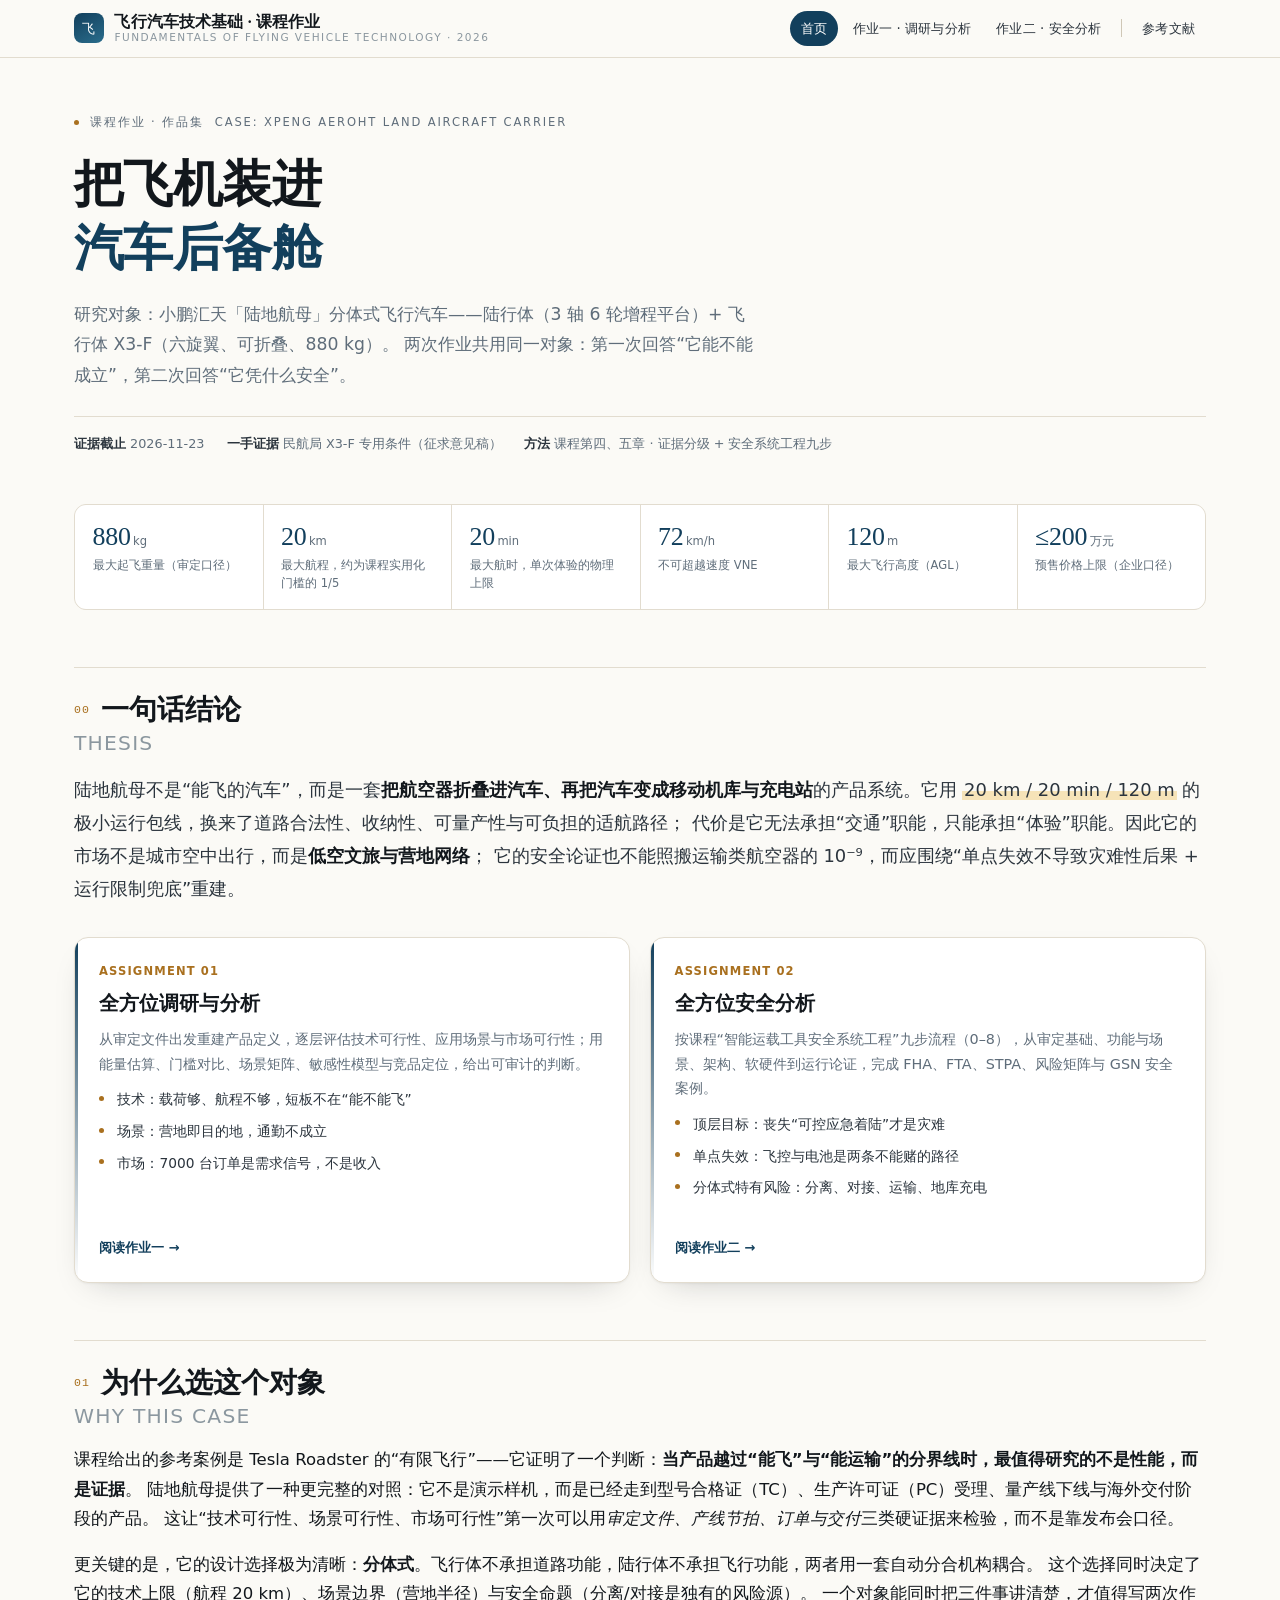
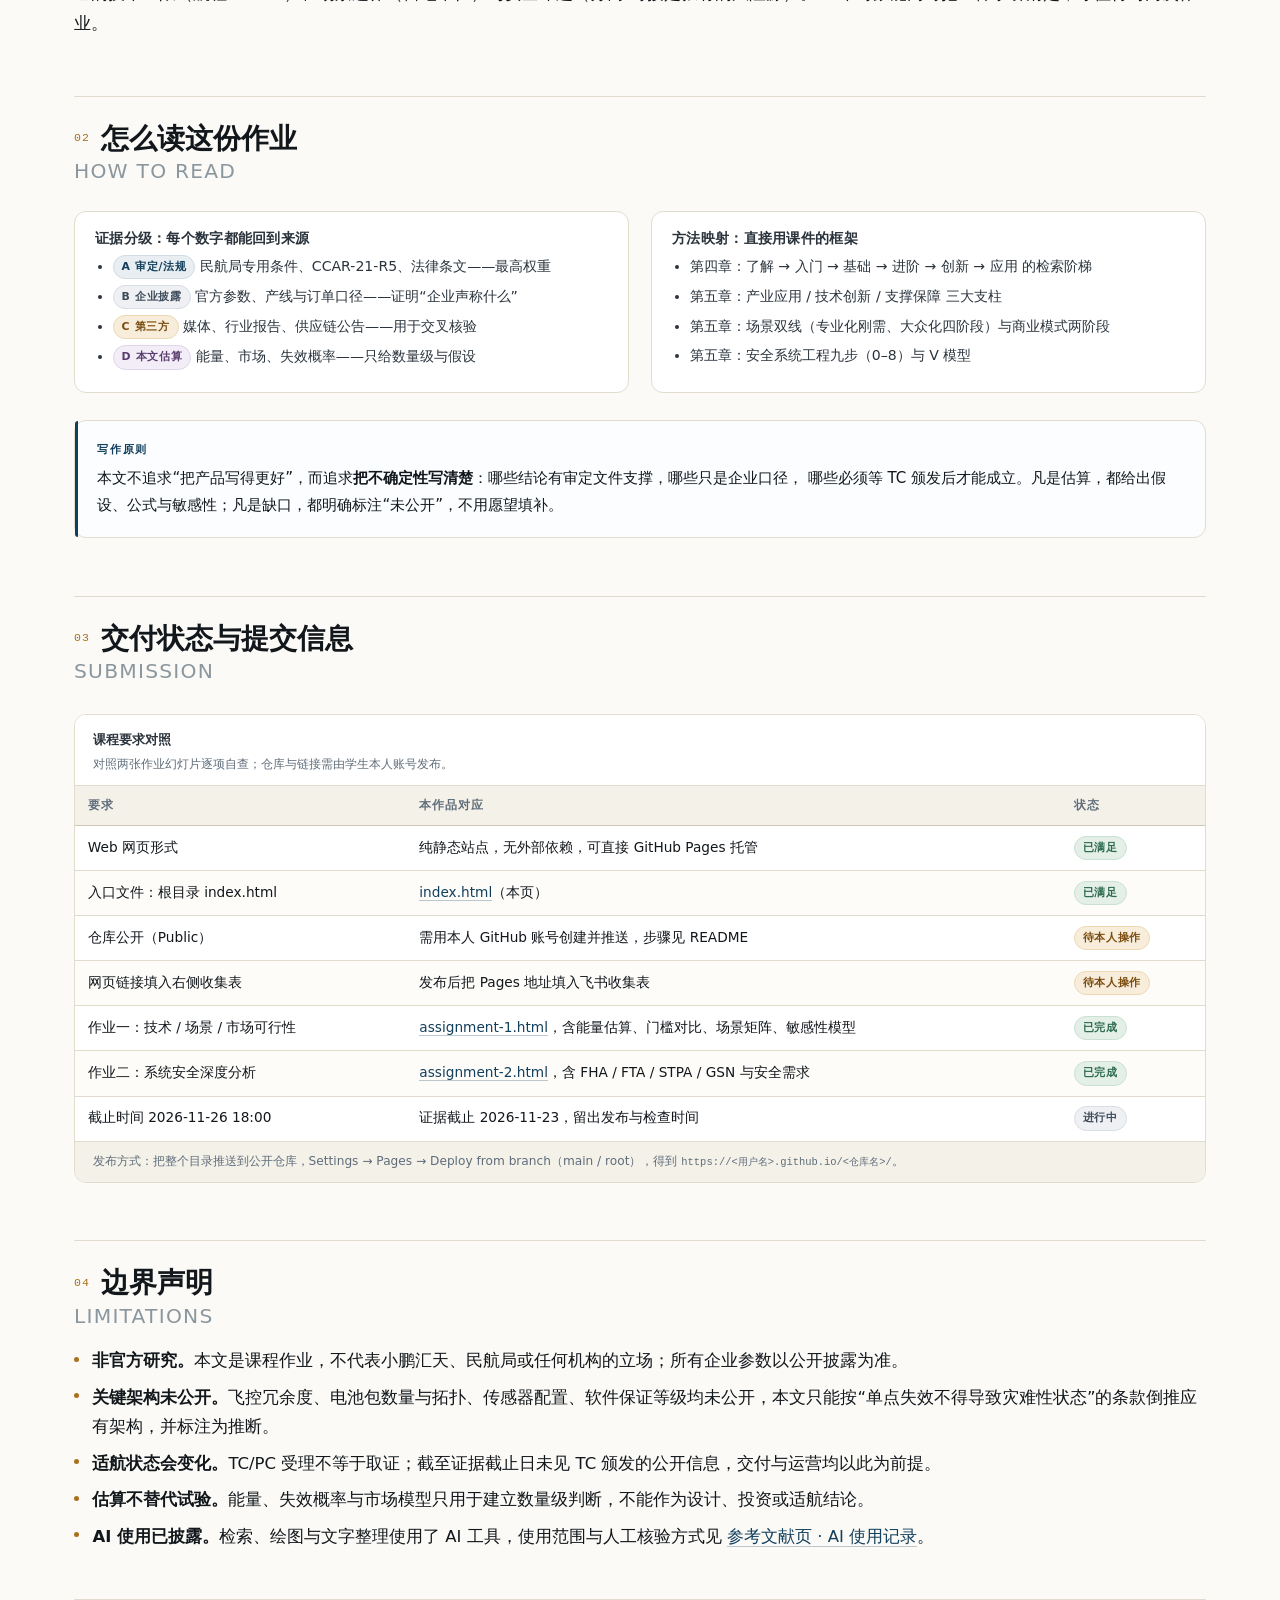
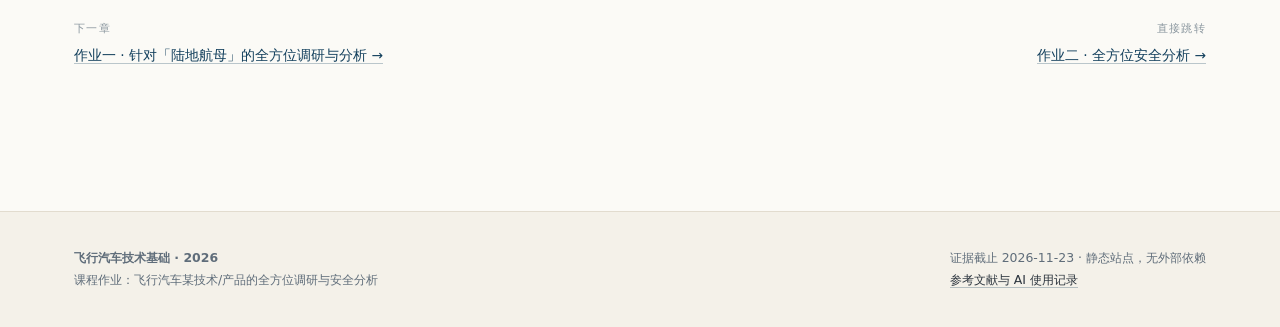
==== index.html @ 6d814ea2 "Add files via upload" ====
﻿<!DOCTYPE html>
<html lang="zh-CN">
<head>
<meta charset="utf-8">
<meta name="viewport" content="width=device-width, initial-scale=1">
<title>把飞机装进后备舱 · 小鹏汇天「陆地航母」调研与安全分析 | 飞行汽车技术基础 2026</title>
<meta name="description" content="飞行汽车技术基础课程两次作业：小鹏汇天分体式飞行汽车「陆地航母」（X3-F 飞行体）的全方位调研、技术/场景/市场可行性分析与系统安全分析。">
<meta name="author" content="吉林大学 · 飞行汽车技术基础课程作业">
<meta property="og:title" content="把飞机装进后备舱 · 小鹏汇天「陆地航母」调研与安全分析">
<meta property="og:description" content="以审定文件为一手证据，拆解分体式飞行汽车的技术可行性、场景边界、市场结构与安全论证。"">
<meta property="og:type" content="website">
<link rel="icon" href="data:image/svg+xml,%3Csvg xmlns=%22http://www.w3.org/2000/svg%22 viewBox=%220 0 32 32%22%3E%3Crect width=%2232%22 height=%2232%22 rx=%228%22 fill=%22%23123f5c%22/%3E%3Ctext x=%2216%22 y=%2222%22 font-size=%2216%22 fill=%22%23fff%22 text-anchor=%22middle%22 font-family=%22serif%22%3E%E9%A3%9E%3C/text%3E%3C/svg%3E">
<link rel="stylesheet" href="assets/css/site.css">
</head>
<body>
<a class="skip" href="#main">跳到正文</a>
<div class="progress" aria-hidden="true"></div>

<header class="site-header">
  <div class="bar">
    <a class="brand" href="index.html">
      <span class="mark" aria-hidden="true">飞</span>
      <span>
        <b>飞行汽车技术基础 · 课程作业</b>
        <small>Fundamentals of Flying Vehicle Technology · 2026</small>
      </span>
    </a>
    <nav class="site-nav" aria-label="主导航">
      <a href="index.html" aria-current="page">首页</a>
      <a href="assignment-1.html">作业一 · 调研与分析</a>
      <a href="assignment-2.html">作业二 · 安全分析</a>
      <span class="sep" aria-hidden="true"></span>
      <a href="references.html">参考文献</a>
    </nav>
  </div>
</header>

<main id="main">
  <div class="wrap">

    <section class="hero">
      <div class="eyebrow">
        <span class="dot"></span><span>课程作业 · 作品集</span>
        <span>Case: XPENG AeroHT Land Aircraft Carrier</span>
      </div>
      <h1>把飞机装进<br><em>汽车后备舱</em></h1>
      <p class="subtitle">
        研究对象：小鹏汇天「陆地航母」分体式飞行汽车——陆行体（3 轴 6 轮增程平台）+ 飞行体 X3-F（六旋翼、可折叠、880 kg）。
        两次作业共用同一对象：第一次回答“它能不能成立”，第二次回答“它凭什么安全”。
      </p>
      <div class="hero-meta">
        <span><b>证据截止</b> 2026-11-23</span>
        <span><b>一手证据</b> 民航局 X3-F 专用条件（征求意见稿）</span>
        <span><b>方法</b> 课程第四、五章 · 证据分级 + 安全系统工程九步</span>
      </div>
    </section>

    <div class="kpis" role="list" aria-label="关键参数">
      <div class="kpi" role="listitem"><div class="v">880<small>kg</small></div><div class="k">最大起飞重量（审定口径）</div></div>
      <div class="kpi" role="listitem"><div class="v">20<small>km</small></div><div class="k">最大航程，约为课程实用化门槛的 1/5</div></div>
      <div class="kpi" role="listitem"><div class="v">20<small>min</small></div><div class="k">最大航时，单次体验的物理上限</div></div>
      <div class="kpi" role="listitem"><div class="v">72<small>km/h</small></div><div class="k">不可超越速度 VNE</div></div>
      <div class="kpi" role="listitem"><div class="v">120<small>m</small></div><div class="k">最大飞行高度（AGL）</div></div>
      <div class="kpi" role="listitem"><div class="v">≤200<small>万元</small></div><div class="k">预售价格上限（企业口径）</div></div>
    </div>

    <h2 id="thesis"><span class="num">00</span>一句话结论<span class="en">Thesis</span></h2>
    <p class="lead">
      陆地航母不是“能飞的汽车”，而是一套<strong>把航空器折叠进汽车、再把汽车变成移动机库与充电站</strong>的产品系统。它用
      <span class="hl">20 km / 20 min / 120 m</span> 的极小运行包线，换来了道路合法性、收纳性、可量产性与可负担的适航路径；
      代价是它无法承担“交通”职能，只能承担“体验”职能。因此它的市场不是城市空中出行，而是<strong>低空文旅与营地网络</strong>；
      它的安全论证也不能照搬运输类航空器的 10⁻⁹，而应围绕“单点失效不导致灾难性后果 + 运行限制兜底”重建。
    </p>

    <div class="cards">
      <article class="card">
        <div class="meta">Assignment 01</div>
        <h3>全方位调研与分析</h3>
        <p>从审定文件出发重建产品定义，逐层评估技术可行性、应用场景与市场可行性；用能量估算、门槛对比、场景矩阵、敏感性模型与竞品定位，给出可审计的判断。</p>
        <ul class="clean" style="font-size:.86rem;color:var(--ink-2);margin:.2rem 0 .4rem">
          <li>技术：载荷够、航程不够，短板不在“能不能飞”</li>
          <li>场景：营地即目的地，通勤不成立</li>
          <li>市场：7000 台订单是需求信号，不是收入</li>
        </ul>
        <a class="stretch" href="assignment-1.html" aria-label="阅读作业一：全方位调研与分析"></a>
        <span class="go">阅读作业一 →</span>
      </article>

      <article class="card">
        <div class="meta">Assignment 02</div>
        <h3>全方位安全分析</h3>
        <p>按课程“智能运载工具安全系统工程”九步流程（0–8），从审定基础、功能与场景、架构、软硬件到运行论证，完成 FHA、FTA、STPA、风险矩阵与 GSN 安全案例。</p>
        <ul class="clean" style="font-size:.86rem;color:var(--ink-2);margin:.2rem 0 .4rem">
          <li>顶层目标：丧失“可控应急着陆”才是灾难</li>
          <li>单点失效：飞控与电池是两条不能赌的路径</li>
          <li>分体式特有风险：分离、对接、运输、地库充电</li>
        </ul>
        <a class="stretch" href="assignment-2.html" aria-label="阅读作业二：全方位安全分析"></a>
        <span class="go">阅读作业二 →</span>
      </article>
    </div>

    <h2 id="object"><span class="num">01</span>为什么选这个对象<span class="en">Why this case</span></h2>
    <p>
      课程给出的参考案例是 Tesla Roadster 的“有限飞行”——它证明了一个判断：<strong>当产品越过“能飞”与“能运输”的分界线时，最值得研究的不是性能，而是证据</strong>。
      陆地航母提供了一种更完整的对照：它不是演示样机，而是已经走到型号合格证（TC）、生产许可证（PC）受理、量产线下线与海外交付阶段的产品。
      这让“技术可行性、场景可行性、市场可行性”第一次可以用<em>审定文件、产线节拍、订单与交付</em>三类硬证据来检验，而不是靠发布会口径。
    </p>
    <p>
      更关键的是，它的设计选择极为清晰：<strong>分体式</strong>。飞行体不承担道路功能，陆行体不承担飞行功能，两者用一套自动分合机构耦合。
      这个选择同时决定了它的技术上限（航程 20 km）、场景边界（营地半径）与安全命题（分离/对接是独有的风险源）。
      一个对象能同时把三件事讲清楚，才值得写两次作业。
    </p>

    <h2 id="how"><span class="num">02</span>怎么读这份作业<span class="en">How to read</span></h2>
    <div class="grid2">
      <div class="panel">
        <h4>证据分级：每个数字都能回到来源</h4>
        <ul>
          <li><span class="tag a">A 审定/法规</span> 民航局专用条件、CCAR-21-R5、法律条文——最高权重</li>
          <li><span class="tag b">B 企业披露</span> 官方参数、产线与订单口径——证明“企业声称什么”</li>
          <li><span class="tag c">C 第三方</span> 媒体、行业报告、供应链公告——用于交叉核验</li>
          <li><span class="tag d">D 本文估算</span> 能量、市场、失效概率——只给数量级与假设</li>
        </ul>
      </div>
      <div class="panel">
        <h4>方法映射：直接用课件的框架</h4>
        <ul>
          <li>第四章：了解 → 入门 → 基础 → 进阶 → 创新 → 应用 的检索阶梯</li>
          <li>第五章：产业应用 / 技术创新 / 支撑保障 三大支柱</li>
          <li>第五章：场景双线（专业化刚需、大众化四阶段）与商业模式两阶段</li>
          <li>第五章：安全系统工程九步（0–8）与 V 模型</li>
        </ul>
      </div>
    </div>

    <div class="callout insight">
      <div class="ct">写作原则</div>
      <p>
        本文不追求“把产品写得更好”，而追求<strong>把不确定性写清楚</strong>：哪些结论有审定文件支撑，哪些只是企业口径，
        哪些必须等 TC 颁发后才能成立。凡是估算，都给出假设、公式与敏感性；凡是缺口，都明确标注“未公开”，不用愿望填补。
      </p>
    </div>

    <h2 id="status"><span class="num">03</span>交付状态与提交信息<span class="en">Submission</span></h2>
    <div class="tablewrap">
      <div class="tscroll">
        <table class="data">
          <caption>课程要求对照<span>对照两张作业幻灯片逐项自查；仓库与链接需由学生本人账号发布。</span></caption>
          <thead><tr><th>要求</th><th>本作品对应</th><th>状态</th></tr></thead>
          <tbody>
            <tr><td>Web 网页形式</td><td>纯静态站点，无外部依赖，可直接 GitHub Pages 托管</td><td><span class="tag ok">已满足</span></td></tr>
            <tr><td>入口文件：根目录 index.html</td><td><a href="index.html">index.html</a>（本页）</td><td><span class="tag ok">已满足</span></td></tr>
            <tr><td>仓库公开（Public）</td><td>需用本人 GitHub 账号创建并推送，步骤见 README</td><td><span class="tag c">待本人操作</span></td></tr>
            <tr><td>网页链接填入右侧收集表</td><td>发布后把 Pages 地址填入飞书收集表</td><td><span class="tag c">待本人操作</span></td></tr>
            <tr><td>作业一：技术 / 场景 / 市场可行性</td><td><a href="assignment-1.html">assignment-1.html</a>，含能量估算、门槛对比、场景矩阵、敏感性模型</td><td><span class="tag ok">已完成</span></td></tr>
            <tr><td>作业二：系统安全深度分析</td><td><a href="assignment-2.html">assignment-2.html</a>，含 FHA / FTA / STPA / GSN 与安全需求</td><td><span class="tag ok">已完成</span></td></tr>
            <tr><td>截止时间 2026-11-26 18:00</td><td>证据截止 2026-11-23，留出发布与检查时间</td><td><span class="tag b">进行中</span></td></tr>
          </tbody>
        </table>
      </div>
      <div class="tnote">发布方式：把整个目录推送到公开仓库，Settings → Pages → Deploy from branch（main / root），得到 <span class="mono">https://&lt;用户名&gt;.github.io/&lt;仓库名&gt;/</span>。</div>
    </div>

    <h2 id="limits"><span class="num">04</span>边界声明<span class="en">Limitations</span></h2>
    <ul class="clean">
      <li><strong>非官方研究。</strong>本文是课程作业，不代表小鹏汇天、民航局或任何机构的立场；所有企业参数以公开披露为准。</li>
      <li><strong>关键架构未公开。</strong>飞控冗余度、电池包数量与拓扑、传感器配置、软件保证等级均未公开，本文只能按“单点失效不得导致灾难性状态”的条款倒推应有架构，并标注为推断。</li>
      <li><strong>适航状态会变化。</strong>TC/PC 受理不等于取证；截至证据截止日未见 TC 颁发的公开信息，交付与运营均以此为前提。</li>
      <li><strong>估算不替代试验。</strong>能量、失效概率与市场模型只用于建立数量级判断，不能作为设计、投资或适航结论。</li>
      <li><strong>AI 使用已披露。</strong>检索、绘图与文字整理使用了 AI 工具，使用范围与人工核验方式见 <a href="references.html#ai">参考文献页 · AI 使用记录</a>。</li>
    </ul>

    <div class="nextprev">
      <div class="np">
        <span>下一章</span>
        <a href="assignment-1.html">作业一 · 针对「陆地航母」的全方位调研与分析 →</a>
      </div>
      <div class="np next">
        <span>直接跳转</span>
        <a href="assignment-2.html">作业二 · 全方位安全分析 →</a>
      </div>
    </div>

  </div>
</main>

<footer class="site-footer">
  <div class="wrap">
    <div>
      <strong>飞行汽车技术基础 · 2026</strong><br>
      课程作业：飞行汽车某技术/产品的全方位调研与安全分析
    </div>
    <div>
      证据截止 2026-11-23 · 静态站点，无外部依赖<br>
      <a href="references.html">参考文献与 AI 使用记录</a>
    </div>
  </div>
</footer>

<script src="assets/js/site.js" defer></script>
</body>
</html>
---- assets/css/site.css ----
/* ==========================================================================
   Flying Vehicle Technology · Course Work 2026
   Site stylesheet — editorial, print-friendly, no external dependencies
   ========================================================================== */

:root{
  --paper:#fbfaf6;
  --paper-2:#f4f1e9;
  --card:#ffffff;
  --ink:#12171c;
  --ink-2:#2b343d;
  --muted:#5f6d7a;
  --faint:#8b979f;
  --line:#e2dccf;
  --line-2:#cfc7b6;
  --accent:#123f5c;
  --accent-soft:#e8eef2;
  --amber:#a9701f;
  --amber-soft:#f7edda;
  --ok:#2c6a4d;
  --ok-soft:#e4efe8;
  --warn:#9c3d1d;
  --warn-soft:#f8e6df;
  --serif:"Source Han Serif SC","Noto Serif SC","Songti SC","STSong","SimSun",Georgia,"Times New Roman",serif;
  --sans:"Inter","Segoe UI","PingFang SC","Hiragino Sans GB","Microsoft YaHei",system-ui,-apple-system,sans-serif;
  --mono:"JetBrains Mono","Cascadia Mono",Consolas,"Courier New",monospace;
  --shadow:0 1px 2px rgba(18,23,28,.04),0 12px 32px -18px rgba(18,23,28,.28);
  --radius:14px;
  --maxw:1180px;
}

*,*::before,*::after{box-sizing:border-box}
html{-webkit-text-size-adjust:100%;scroll-behavior:smooth}
@media (prefers-reduced-motion:reduce){html{scroll-behavior:auto}*{animation:none!important;transition:none!important}}
body{
  margin:0;background:var(--paper);color:var(--ink);
  font-family:var(--sans);font-size:16.5px;line-height:1.78;
  font-feature-settings:"palt" 1,"kern" 1;
  text-rendering:optimizeLegibility;
  -webkit-font-smoothing:antialiased;
}
img,svg{max-width:100%}
a{color:var(--accent);text-decoration:none;border-bottom:1px solid rgba(18,63,92,.28);transition:border-color .18s,color .18s}
a:hover{border-bottom-color:var(--accent);color:#0a2c42}
a:focus-visible,button:focus-visible,summary:focus-visible,input:focus-visible{outline:2px solid var(--amber);outline-offset:3px;border-radius:3px}
::selection{background:#f2dfb8;color:#171207}

.skip{position:absolute;left:-9999px;top:0;background:#fff;padding:.6rem 1rem;z-index:99}
.skip:focus{left:1rem;top:1rem}

/* ---------- header ---------- */
.progress{position:fixed;top:0;left:0;height:2px;width:0;background:linear-gradient(90deg,var(--accent),var(--amber));z-index:60;transition:width .1s linear}
.site-header{
  position:sticky;top:0;z-index:50;background:rgba(251,250,246,.88);
  backdrop-filter:saturate(1.4) blur(10px);border-bottom:1px solid var(--line);
}
.site-header .bar{
  max-width:var(--maxw);margin:0 auto;padding:.7rem 1.5rem;
  display:flex;align-items:center;gap:1.1rem;
}
.brand{display:flex;align-items:center;gap:.65rem;border:0;color:var(--ink);flex:0 0 auto}
.brand .mark{
  width:30px;height:30px;border-radius:8px;flex:0 0 auto;
  background:linear-gradient(150deg,var(--accent),#2a6d8c);
  display:grid;place-items:center;color:#fff;font-family:var(--serif);font-size:.82rem;letter-spacing:.02em;
}
.brand b{font-family:var(--serif);font-weight:600;font-size:.98rem;letter-spacing:.01em;display:block;line-height:1.25}
.brand small{display:block;font-size:.66rem;letter-spacing:.14em;text-transform:uppercase;color:var(--faint);line-height:1.3}
.site-nav{margin-left:auto;display:flex;align-items:center;gap:.2rem;flex-wrap:wrap}
.site-nav a{
  border:0;padding:.34rem .7rem;border-radius:999px;font-size:.83rem;color:var(--ink-2);
  letter-spacing:.01em;white-space:nowrap;
}
.site-nav a:hover{background:var(--paper-2)}
.site-nav a[aria-current="page"]{background:var(--accent);color:#fff}
.site-nav .sep{width:1px;height:18px;background:var(--line-2);margin:0 .35rem}

/* ---------- layout ---------- */
.wrap{max-width:var(--maxw);margin:0 auto;padding:0 1.5rem}
.layout{display:grid;grid-template-columns:minmax(0,1fr);gap:2.5rem}
@media (min-width:1080px){
  .layout{grid-template-columns:236px minmax(0,1fr);gap:3.2rem}
  .layout.flip{grid-template-columns:minmax(0,1fr) 236px}
}
main{display:block;padding-bottom:5rem}

/* ---------- toc ---------- */
.toc{font-size:.82rem;line-height:1.5}
@media (min-width:1080px){
  .toc{position:sticky;top:5.4rem;max-height:calc(100vh - 6.6rem);overflow:auto;padding-right:.4rem}
  .toc::-webkit-scrollbar{width:6px}
  .toc::-webkit-scrollbar-thumb{background:var(--line-2);border-radius:3px}
}
.toc h2{
  font-family:var(--sans);font-size:.66rem;letter-spacing:.16em;text-transform:uppercase;
  color:var(--faint);margin:0 0 .7rem;font-weight:600;
}
.toc ol{list-style:none;margin:0;padding:0;border-left:1px solid var(--line)}
.toc li{margin:0}
.toc a{
  display:block;padding:.28rem .7rem .28rem .8rem;border:0;color:var(--muted);
  border-left:2px solid transparent;margin-left:-1px;
}
.toc a:hover{color:var(--ink);background:rgba(255,255,255,.6)}
.toc a.active{color:var(--accent);border-left-color:var(--accent);font-weight:600;background:#fff}
.toc .sub{padding-left:1.55rem;font-size:.78rem}

/* ---------- typography ---------- */
h1,h2,h3,h4{font-family:var(--serif);font-weight:600;line-height:1.28;color:var(--ink);text-wrap:balance}
h1{font-size:clamp(2rem,4.2vw,3.15rem);letter-spacing:-.012em;margin:0 0 1.1rem}
h2{font-size:clamp(1.38rem,2.2vw,1.78rem);margin:3.6rem 0 1rem;padding-top:1.5rem;border-top:1px solid var(--line);scroll-margin-top:5.2rem}
h2 .num{
  display:inline-block;font-family:var(--mono);font-size:.72rem;letter-spacing:.1em;
  color:var(--amber);vertical-align:.55em;margin-right:.7rem;font-weight:500;
}
h3{font-size:1.1rem;margin:2.2rem 0 .55rem;letter-spacing:.005em;scroll-margin-top:5.4rem}
h4{font-family:var(--sans);font-size:.9rem;margin:1.5rem 0 .4rem;letter-spacing:.02em;color:var(--ink-2)}
p{margin:0 0 1.02rem}
.lead{font-size:1.12rem;line-height:1.85;color:var(--ink-2)}
.lead strong{color:var(--ink)}
.small{font-size:.86rem;color:var(--muted)}
.mono{font-family:var(--mono);font-size:.86em}
.en{font-family:var(--sans);font-size:.72em;letter-spacing:.06em;text-transform:uppercase;color:var(--faint);font-weight:500;display:block;margin-top:.15rem}
.hl{background:linear-gradient(180deg,transparent 58%,#f6e3b8 58%);padding:0 .1em}
blockquote{
  margin:1.6rem 0;padding:1rem 1.4rem;border-left:3px solid var(--amber);
  background:#fffdf7;color:var(--ink-2);font-family:var(--serif);font-size:1.02rem;
}
blockquote p:last-child{margin-bottom:0}
hr{border:0;border-top:1px solid var(--line);margin:2.5rem 0}

/* ---------- hero ---------- */
.hero{padding:3.4rem 0 1rem;position:relative}
.hero .eyebrow{
  display:flex;align-items:center;gap:.7rem;font-size:.72rem;letter-spacing:.16em;
  text-transform:uppercase;color:var(--muted);margin-bottom:1.2rem;flex-wrap:wrap;
}
.hero .eyebrow .dot{width:5px;height:5px;border-radius:50%;background:var(--amber)}
.hero h1 em{font-style:normal;color:var(--accent)}
.hero .subtitle{font-size:1.08rem;color:var(--muted);max-width:62ch;margin:0 0 1.6rem}
.hero-meta{display:flex;flex-wrap:wrap;gap:.5rem 1.4rem;font-size:.8rem;color:var(--muted);border-top:1px solid var(--line);padding-top:1rem}
.hero-meta b{color:var(--ink-2);font-weight:600}

/* ---------- tags / badges ---------- */
.tag{
  display:inline-flex;align-items:center;gap:.3rem;font-size:.68rem;letter-spacing:.06em;
  padding:.12rem .5rem;border-radius:999px;border:1px solid transparent;white-space:nowrap;
  font-family:var(--sans);font-weight:600;vertical-align:.1em;line-height:1.7;
}
.tag.a{background:var(--accent-soft);color:#123f5c;border-color:#cfdde5}
.tag.b{background:#eef0f4;color:#3d4a58;border-color:#d9dee6}
.tag.c{background:var(--amber-soft);color:#7a4c10;border-color:#ecd9b4}
.tag.d{background:#f2edf6;color:#5a3d70;border-color:#e0d5e9}
.tag.ok{background:var(--ok-soft);color:var(--ok);border-color:#cbe0d4}
.tag.no{background:var(--warn-soft);color:var(--warn);border-color:#eed3c8}
.tag.plain{background:transparent;border-color:var(--line-2);color:var(--muted)}

/* ---------- kpi ---------- */
.kpis{display:grid;grid-template-columns:repeat(auto-fit,minmax(132px,1fr));gap:1px;background:var(--line);border:1px solid var(--line);border-radius:12px;overflow:hidden;margin:2rem 0}
.kpi{background:var(--card);padding:1.05rem 1.1rem}
.kpi .v{font-family:var(--serif);font-size:1.62rem;line-height:1.15;letter-spacing:-.01em;color:var(--accent)}
.kpi .v small{font-size:.72rem;font-family:var(--sans);color:var(--muted);margin-left:.15rem;letter-spacing:0}
.kpi .k{font-size:.72rem;color:var(--muted);margin-top:.35rem;line-height:1.5}

/* ---------- cards ---------- */
.cards{display:grid;grid-template-columns:repeat(auto-fit,minmax(280px,1fr));gap:1.2rem;margin:2rem 0}
.card{
  background:var(--card);border:1px solid var(--line);border-radius:var(--radius);padding:1.4rem 1.5rem;
  box-shadow:var(--shadow);display:flex;flex-direction:column;gap:.5rem;position:relative;overflow:hidden;
}
.card::before{content:"";position:absolute;inset:0 auto 0 0;width:3px;background:linear-gradient(180deg,var(--accent),transparent)}
.card:hover{border-color:var(--line-2)}
.card h3{margin:.1rem 0 .2rem;font-size:1.24rem}
.card p{margin:0;font-size:.9rem;color:var(--muted);line-height:1.7}
.card .go{margin-top:auto;padding-top:.9rem;font-size:.82rem;font-weight:600;color:var(--accent);display:flex;align-items:center;gap:.35rem}
.card a.stretch{position:absolute;inset:0;border:0;z-index:1}
.card .meta{font-size:.72rem;letter-spacing:.1em;text-transform:uppercase;color:var(--amber);font-weight:600}

/* ---------- callout ---------- */
.callout{
  margin:1.7rem 0;padding:1.15rem 1.3rem 1.15rem 1.4rem;border-radius:12px;
  border:1px solid var(--line);background:#fff;position:relative;font-size:.94rem;
}
.callout::before{content:"";position:absolute;left:0;top:0;bottom:0;width:3px;border-radius:12px 0 0 12px;background:var(--accent)}
.callout .ct{font-family:var(--sans);font-size:.7rem;letter-spacing:.14em;text-transform:uppercase;font-weight:700;color:var(--accent);margin-bottom:.35rem}
.callout p:last-child{margin-bottom:0}
.callout.insight{background:#fbfdff}
.callout.insight::before{background:var(--accent)}
.callout.warn{background:#fffaf7;border-color:#edd9cf}
.callout.warn::before{background:var(--warn)}
.callout.warn .ct{color:var(--warn)}
.callout.ok{background:#f9fdfa;border-color:#d7e6dd}
.callout.ok::before{background:var(--ok)}
.callout.ok .ct{color:var(--ok)}
.callout.quote{background:#fffdf6;border-color:#eddfc2}
.callout.quote::before{background:var(--amber)}
.callout.quote .ct{color:var(--amber)}

/* ---------- tables ---------- */
.tablewrap{margin:1.8rem 0;border:1px solid var(--line);border-radius:12px;overflow:hidden;background:var(--card)}
.tscroll{overflow-x:auto}
table.data{width:100%;border-collapse:collapse;font-size:.855rem;line-height:1.62;min-width:560px}
table.data caption{
  caption-side:top;text-align:left;padding:.9rem 1.1rem .7rem;font-size:.83rem;color:var(--ink-2);
  font-weight:600;background:var(--card);border-bottom:1px solid var(--line);
}
table.data caption span{display:block;font-weight:400;color:var(--muted);font-size:.78rem;margin-top:.2rem}
table.data th,table.data td{padding:.62rem .8rem;text-align:left;vertical-align:top;border-bottom:1px solid var(--line)}
table.data thead th{
  background:var(--paper-2);font-family:var(--sans);font-size:.72rem;letter-spacing:.08em;
  text-transform:uppercase;color:var(--muted);font-weight:700;white-space:nowrap;border-bottom:1px solid var(--line-2);
}
table.data tbody tr:last-child td{border-bottom:0}
table.data tbody tr:nth-child(even){background:#fdfcf9}
table.data tbody tr:hover{background:#fbf7ee}
table.data td.num,table.data th.num{text-align:right;font-family:var(--mono);font-size:.82rem;white-space:nowrap}
table.data td.id{font-family:var(--mono);font-size:.76rem;color:var(--muted);white-space:nowrap}
table.data tfoot td{background:var(--paper-2);font-size:.78rem;color:var(--muted);border-top:1px solid var(--line-2)}
.tnote{font-size:.76rem;color:var(--muted);padding:.65rem 1.1rem;background:var(--paper-2);border-top:1px solid var(--line);line-height:1.6}
.sev-1{background:#eef6f1!important;color:#245a41;font-weight:600}
.sev-2{background:#fbf7e8!important;color:#7a5b12;font-weight:600}
.sev-3{background:#fdf0e6!important;color:#8a3f16;font-weight:600}
.sev-4{background:#f9e2dc!important;color:#7d2417;font-weight:700}
.sev-5{background:#f0d5cd!important;color:#5f160d;font-weight:700}

/* ---------- figures ---------- */
figure{margin:2.2rem 0}
figure .frame{
  background:var(--card);border:1px solid var(--line);border-radius:12px;padding:1.1rem;
  box-shadow:var(--shadow);overflow:hidden;
}
figure img{display:block;width:100%;height:auto;border-radius:6px}
figcaption{font-size:.78rem;color:var(--muted);margin-top:.7rem;line-height:1.65}
figcaption b{color:var(--ink-2);font-weight:600}

/* ---------- timeline ---------- */
.timeline{position:relative;margin:2.2rem 0;padding-left:1.6rem}
.timeline::before{content:"";position:absolute;left:6px;top:.4rem;bottom:.4rem;width:1px;background:var(--line-2)}
.tl-item{position:relative;padding:0 0 1.25rem}
.tl-item::before{content:"";position:absolute;left:-1.62rem;top:.42rem;width:9px;height:9px;border-radius:50%;background:var(--paper);border:2px solid var(--line-2)}
.tl-item.key::before{background:var(--amber);border-color:var(--amber);box-shadow:0 0 0 4px #f7edda}
.tl-date{font-family:var(--mono);font-size:.74rem;letter-spacing:.04em;color:var(--amber);font-weight:600}
.tl-item p{margin:.1rem 0 0;font-size:.9rem;color:var(--ink-2)}
.tl-item p b{color:var(--ink)}

/* ---------- matrix / chips ---------- */
.chips{display:flex;flex-wrap:wrap;gap:.4rem;margin:1rem 0}
.chip{font-size:.76rem;padding:.24rem .65rem;border:1px solid var(--line-2);border-radius:999px;color:var(--ink-2);background:#fff}
.chip.on{background:var(--accent);color:#fff;border-color:var(--accent);cursor:pointer}

/* ---------- calculator ---------- */
.calc{margin:2rem 0;border:1px solid var(--line);border-radius:var(--radius);background:#fff;overflow:hidden;box-shadow:var(--shadow)}
.calc .head{padding:1rem 1.3rem;background:var(--paper-2);border-bottom:1px solid var(--line);display:flex;justify-content:space-between;gap:1rem;flex-wrap:wrap;align-items:baseline}
.calc .head b{font-family:var(--serif);font-size:1rem}
.calc .head span{font-size:.76rem;color:var(--muted)}
.calc .body{padding:1.2rem 1.3rem;display:grid;grid-template-columns:repeat(auto-fit,minmax(180px,1fr));gap:1rem 1.4rem}
.field{display:flex;flex-direction:column;gap:.3rem}
.field label{font-size:.76rem;color:var(--muted);display:flex;justify-content:space-between;gap:.5rem}
.field label output{font-family:var(--mono);color:var(--accent);font-weight:600}
.field input[type=range]{width:100%;accent-color:var(--accent);height:20px}
.calc .out{border-top:1px dashed var(--line-2);padding:1rem 1.3rem;display:grid;grid-template-columns:repeat(auto-fit,minmax(150px,1fr));gap:1rem;background:#fdfcf8}
.calc .out .v{font-family:var(--serif);font-size:1.35rem;color:var(--accent);line-height:1.2}
.calc .out .k{font-size:.72rem;color:var(--muted)}
.calc .foot{font-size:.74rem;color:var(--muted);padding:.7rem 1.3rem;border-top:1px solid var(--line);background:var(--paper-2)}

/* ---------- refs ---------- */
.refs{font-size:.82rem;line-height:1.7;padding-left:0;list-style:none;counter-reset:r}
.refs li{position:relative;padding:.28rem 0 .28rem 2.1rem;counter-increment:r;color:var(--ink-2)}
.refs li::before{content:"["counter(r)"]";position:absolute;left:0;font-family:var(--mono);font-size:.74rem;color:var(--faint)}
.refs a{word-break:break-word}
.refs li:target{background:#fff7e6}

/* ---------- misc ---------- */
.grid2{display:grid;grid-template-columns:repeat(auto-fit,minmax(280px,1fr));gap:1.4rem;margin:1.6rem 0}
.panel{background:#fff;border:1px solid var(--line);border-radius:12px;padding:1.1rem 1.25rem}
.panel h4{margin-top:0}
.panel ul{margin:.3rem 0 0;padding-left:1.1rem;font-size:.88rem;color:var(--ink-2)}
.panel li{margin-bottom:.3rem}
ul.clean{list-style:none;padding-left:0}
ul.clean li{position:relative;padding-left:1.15rem;margin-bottom:.45rem}
ul.clean li::before{content:"";position:absolute;left:0;top:.62em;width:5px;height:5px;border-radius:50%;background:var(--amber)}
ol.steps{counter-reset:s;list-style:none;padding-left:0}
ol.steps>li{position:relative;padding-left:2.3rem;margin-bottom:.9rem;counter-increment:s}
ol.steps>li::before{
  content:counter(s);position:absolute;left:0;top:.05rem;width:1.55rem;height:1.55rem;border-radius:50%;
  background:var(--accent-soft);color:var(--accent);font-family:var(--mono);font-size:.72rem;
  display:grid;place-items:center;font-weight:700;
}
.footnote{font-size:.78rem;color:var(--muted);border-top:1px solid var(--line);margin-top:3rem;padding-top:1rem}
.nextprev{display:flex;justify-content:space-between;gap:1rem;flex-wrap:wrap;margin:3rem 0 0;border-top:1px solid var(--line);padding-top:1.2rem;font-size:.86rem}
.nextprev .np{max-width:46%}
.nextprev .np span{display:block;font-size:.7rem;letter-spacing:.12em;text-transform:uppercase;color:var(--faint);margin-bottom:.2rem}
.nextprev .np.next{text-align:right;margin-left:auto}

/* ---------- footer ---------- */
.site-footer{border-top:1px solid var(--line);background:var(--paper-2);padding:2.2rem 0;margin-top:4rem}
.site-footer .wrap{display:flex;justify-content:space-between;gap:1.5rem;flex-wrap:wrap;font-size:.78rem;color:var(--muted)}
.site-footer a{color:var(--ink-2)}

/* ---------- mobile ---------- */
@media (max-width:720px){
  body{font-size:16px}
  .wrap{padding:0 1.1rem}
  .site-header .bar{padding:.55rem 1.05rem;gap:.6rem}
  .brand small{display:none}
  .site-nav{gap:0;overflow-x:auto;max-width:100%;padding-bottom:2px}
  .site-nav a{padding:.3rem .55rem;font-size:.78rem}
  .site-nav .sep{display:none}
  .hero{padding:2.2rem 0 .6rem}
  .kpi .v{font-size:1.35rem}
  h2{margin-top:2.6rem}
  .nextprev .np{max-width:100%}
  .nextprev .np.next{text-align:left}
}

/* ---------- print ---------- */
@media print{
  :root{--paper:#fff}
  .site-header,.toc,.progress,.nextprev,.site-footer,.calc{display:none!important}
  body{font-size:10.5pt;line-height:1.6}
  .wrap{max-width:none;padding:0}
  .layout{display:block}
  h2{break-after:avoid;page-break-after:avoid}
  figure,table,.callout,.kpis{break-inside:avoid;page-break-inside:avoid}
  a{color:#000;border:0}
  a[href^="http"]::after{content:" ("attr(href)")";font-size:8pt;color:#555;word-break:break-all}
}
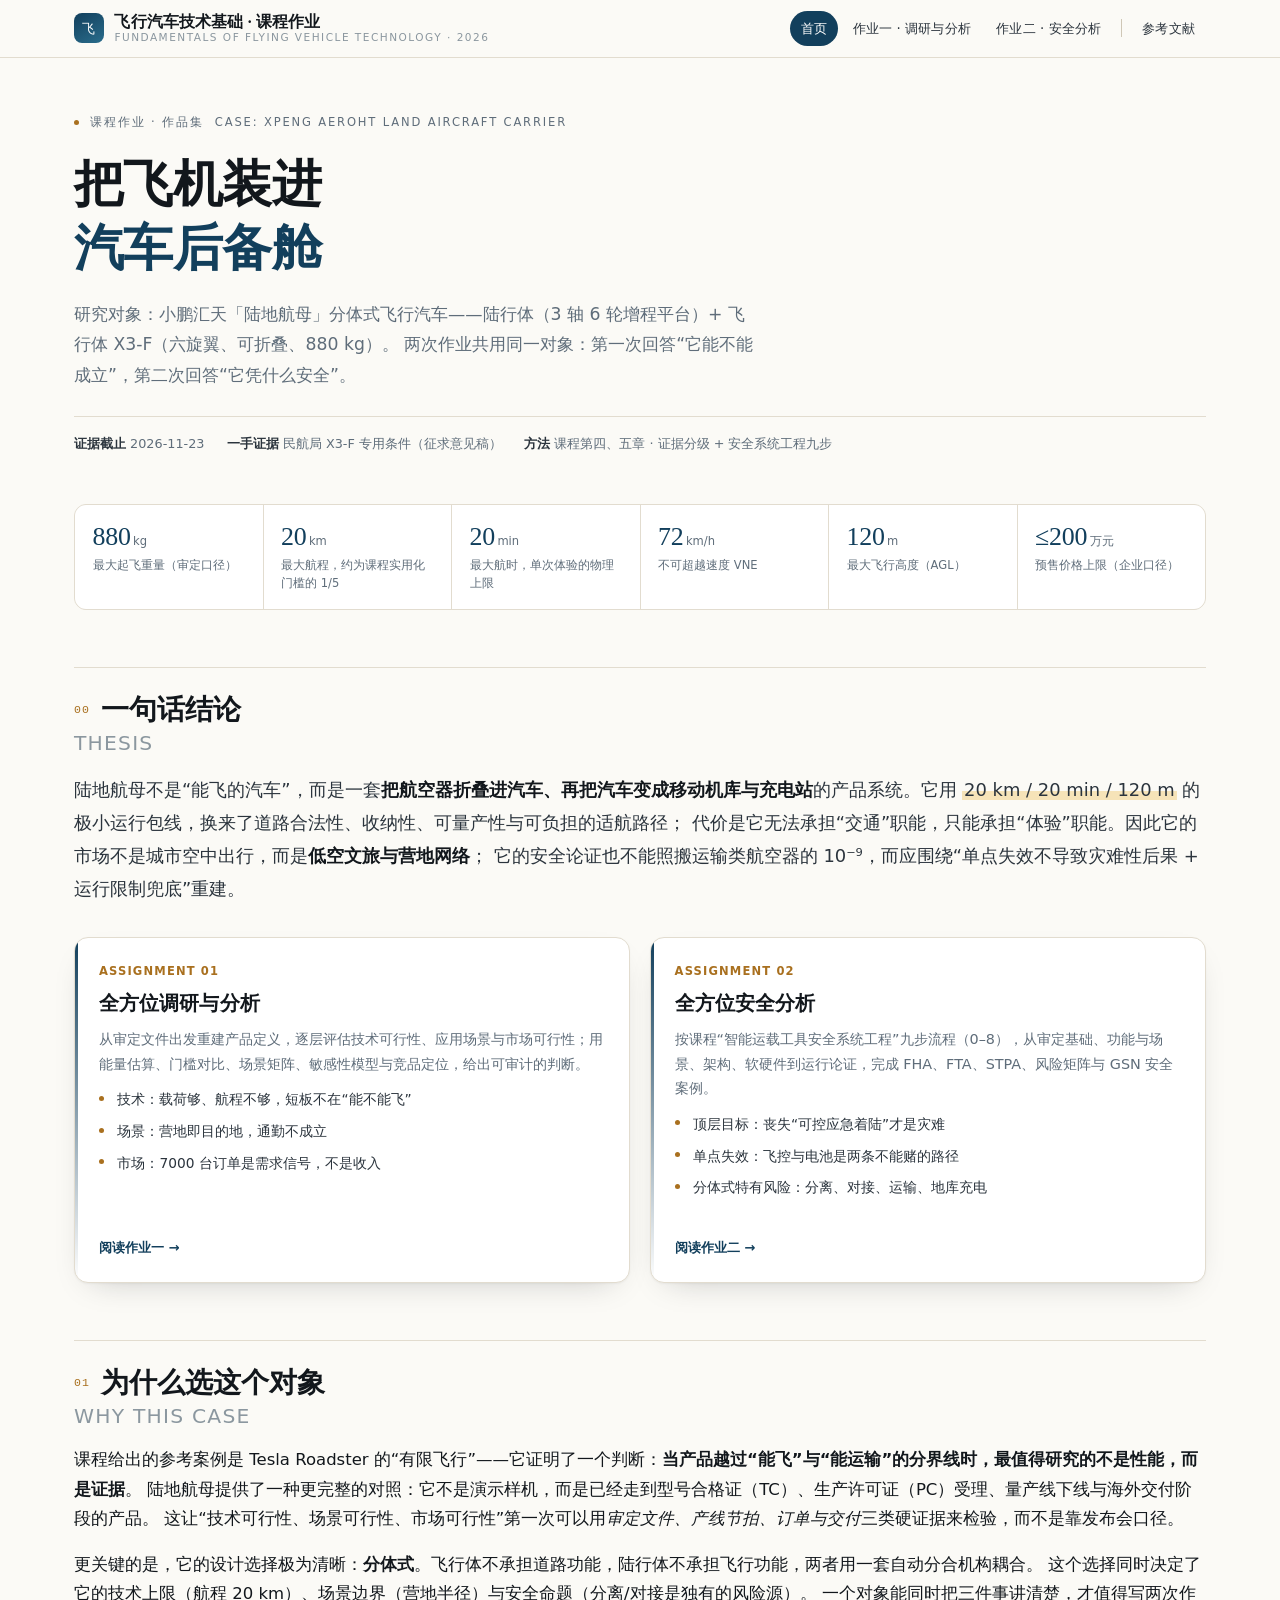
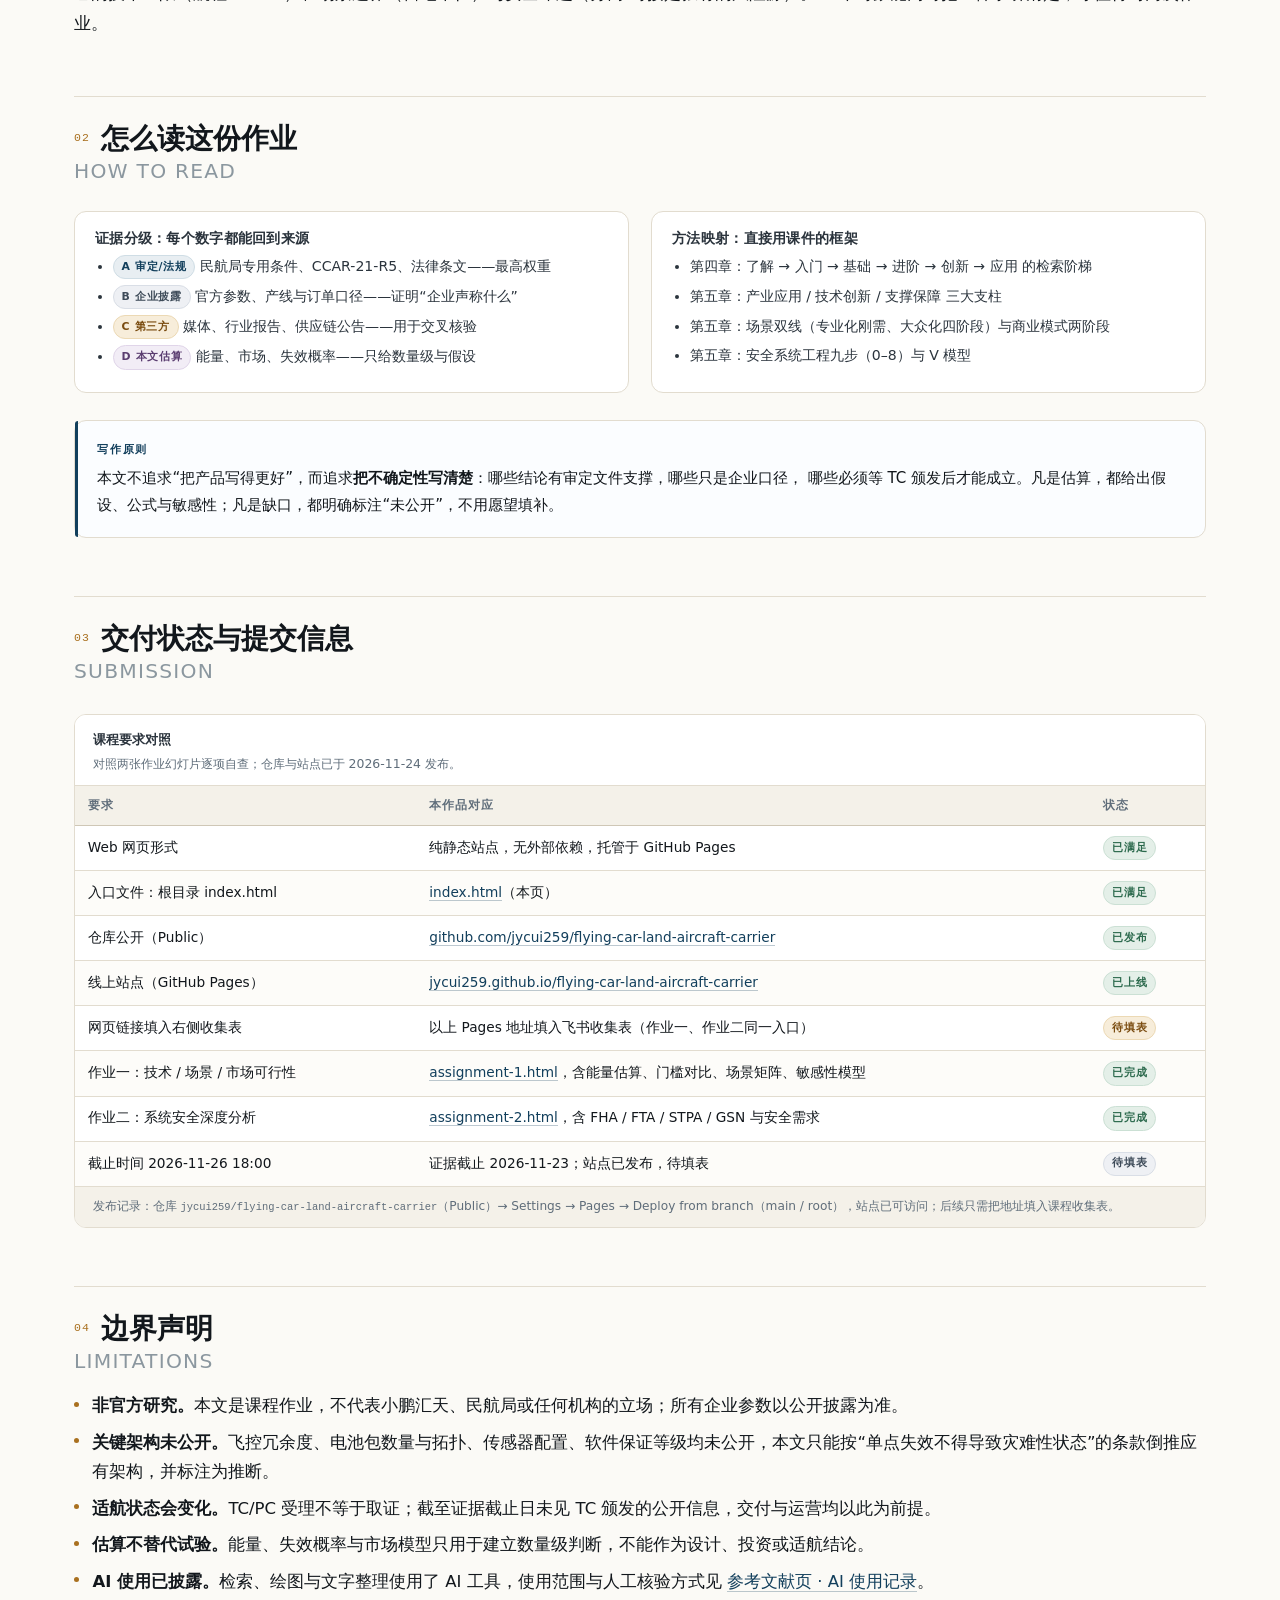
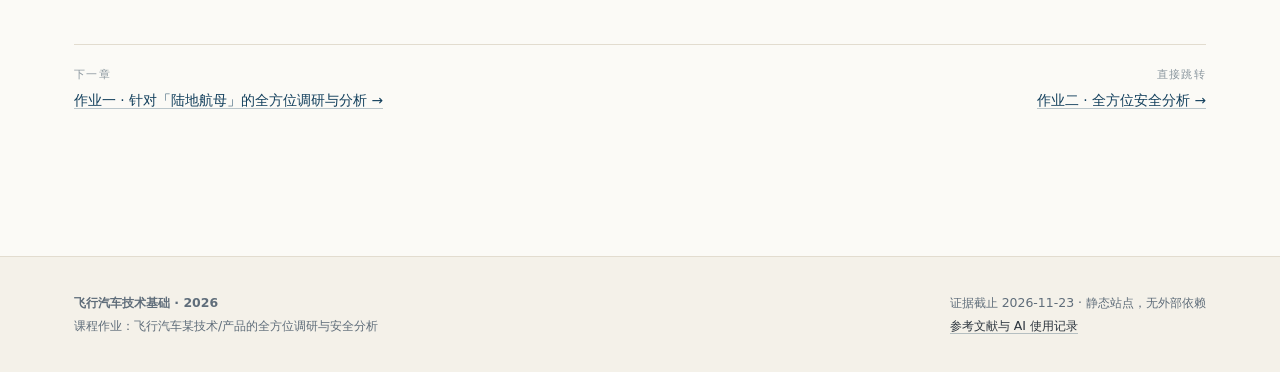
==== commit 83173f73: "Add files via upload" ====
--- a/index.html
+++ b/index.html
@@ -1,4 +1,4 @@
-﻿<!DOCTYPE html>
+<!DOCTYPE html>
 <html lang="zh-CN">
 <head>
 <meta charset="utf-8">
@@ -146,20 +146,21 @@
     <div class="tablewrap">
       <div class="tscroll">
         <table class="data">
-          <caption>课程要求对照<span>对照两张作业幻灯片逐项自查；仓库与链接需由学生本人账号发布。</span></caption>
+          <caption>课程要求对照<span>对照两张作业幻灯片逐项自查；仓库与站点已于 2026-11-24 发布。</span></caption>
           <thead><tr><th>要求</th><th>本作品对应</th><th>状态</th></tr></thead>
           <tbody>
-            <tr><td>Web 网页形式</td><td>纯静态站点，无外部依赖，可直接 GitHub Pages 托管</td><td><span class="tag ok">已满足</span></td></tr>
+            <tr><td>Web 网页形式</td><td>纯静态站点，无外部依赖，托管于 GitHub Pages</td><td><span class="tag ok">已满足</span></td></tr>
             <tr><td>入口文件：根目录 index.html</td><td><a href="index.html">index.html</a>（本页）</td><td><span class="tag ok">已满足</span></td></tr>
-            <tr><td>仓库公开（Public）</td><td>需用本人 GitHub 账号创建并推送，步骤见 README</td><td><span class="tag c">待本人操作</span></td></tr>
-            <tr><td>网页链接填入右侧收集表</td><td>发布后把 Pages 地址填入飞书收集表</td><td><span class="tag c">待本人操作</span></td></tr>
+            <tr><td>仓库公开（Public）</td><td><a href="https://github.com/jycui259/flying-car-land-aircraft-carrier" rel="noopener">github.com/jycui259/flying-car-land-aircraft-carrier</a></td><td><span class="tag ok">已发布</span></td></tr>
+            <tr><td>线上站点（GitHub Pages）</td><td><a href="https://jycui259.github.io/flying-car-land-aircraft-carrier/" rel="noopener">jycui259.github.io/flying-car-land-aircraft-carrier</a></td><td><span class="tag ok">已上线</span></td></tr>
+            <tr><td>网页链接填入右侧收集表</td><td>以上 Pages 地址填入飞书收集表（作业一、作业二同一入口）</td><td><span class="tag c">待填表</span></td></tr>
             <tr><td>作业一：技术 / 场景 / 市场可行性</td><td><a href="assignment-1.html">assignment-1.html</a>，含能量估算、门槛对比、场景矩阵、敏感性模型</td><td><span class="tag ok">已完成</span></td></tr>
             <tr><td>作业二：系统安全深度分析</td><td><a href="assignment-2.html">assignment-2.html</a>，含 FHA / FTA / STPA / GSN 与安全需求</td><td><span class="tag ok">已完成</span></td></tr>
-            <tr><td>截止时间 2026-11-26 18:00</td><td>证据截止 2026-11-23，留出发布与检查时间</td><td><span class="tag b">进行中</span></td></tr>
+            <tr><td>截止时间 2026-11-26 18:00</td><td>证据截止 2026-11-23；站点已发布，待填表</td><td><span class="tag b">待填表</span></td></tr>
           </tbody>
         </table>
       </div>
-      <div class="tnote">发布方式：把整个目录推送到公开仓库，Settings → Pages → Deploy from branch（main / root），得到 <span class="mono">https://&lt;用户名&gt;.github.io/&lt;仓库名&gt;/</span>。</div>
+      <div class="tnote">发布记录：仓库 <span class="mono">jycui259/flying-car-land-aircraft-carrier</span>（Public）→ Settings → Pages → Deploy from branch（main / root），站点已可访问；后续只需把地址填入课程收集表。</div>
     </div>
 
     <h2 id="limits"><span class="num">04</span>边界声明<span class="en">Limitations</span></h2>
@@ -201,4 +202,4 @@
 <script src="assets/js/site.js" defer></script>
 </body>
 </html>
-
+
